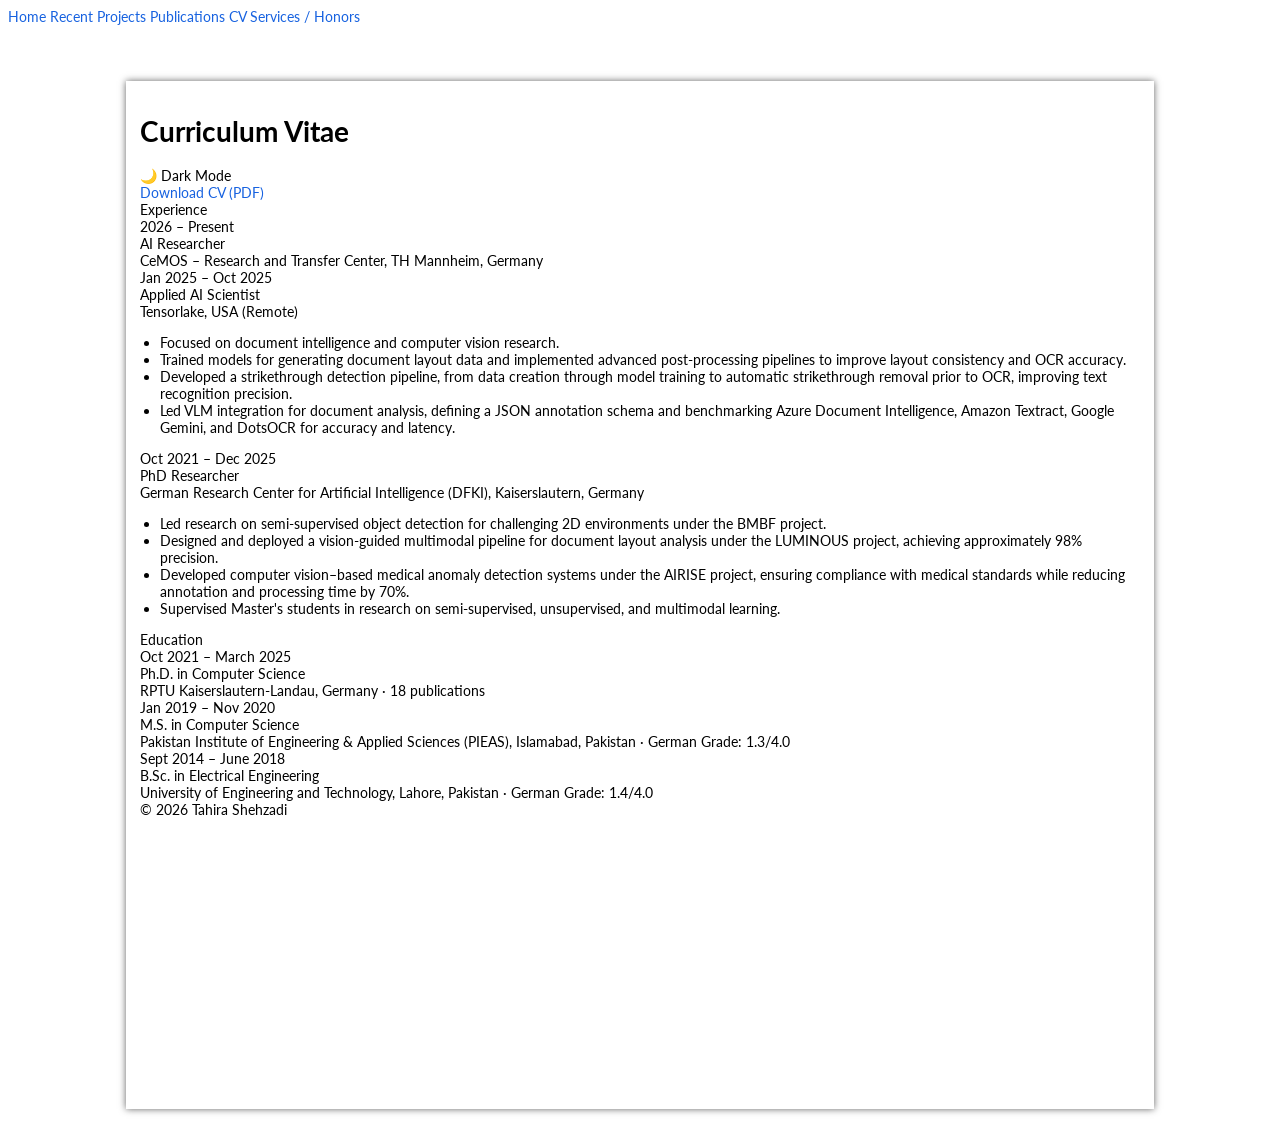
==== cv.html @ e5d4bc03 "Add files via upload" ====
<!DOCTYPE html>
<html lang="en">
<head>
  <meta charset="UTF-8" />
  <meta name="viewport" content="width=device-width, initial-scale=1.0" />
  <title>CV | Tahira Shehzadi</title>
  <link rel="stylesheet" href="https://fonts.googleapis.com/css2?family=Lato:wght@400;500&display=swap">
  <link rel="stylesheet" href="style.css">
</head>

<body>
  <div class="top-nav">
    <nav>
      <a href="index.html">Home</a>
      <a href="index.html#recent">Recent</a>
      <a href="projects.html">Projects</a>
      <a href="publications.html">Publications</a>
      <a href="cv.html" class="active">CV</a>
      <a href="services.html">Services / Honors</a>
    </nav>
  </div>

  <div class="container">
    <div class="page-header">
      <h1>Curriculum Vitae</h1>
      <div class="dark-toggle" onclick="toggleDark()">🌙 Dark Mode</div>
    </div>

    <a class="cv-download" href="figures/CV.pdf" target="_blank">Download CV (PDF)</a>

    <section id="cv-experience">
      <div class="cv-subheading">Experience</div>

      <div class="cv-block">
        <div class="cv-block-date">2026 &ndash; Present</div>
        <div class="cv-block-title">AI Researcher</div>
        <div class="cv-block-org">CeMOS &ndash; Research and Transfer Center, TH Mannheim, Germany</div>
      </div>

      <div class="cv-block">
        <div class="cv-block-date">Jan 2025 &ndash; Oct 2025</div>
        <div class="cv-block-title">Applied AI Scientist</div>
        <div class="cv-block-org">Tensorlake, USA (Remote)</div>
        <ul class="cv-block-desc">
          <li>Focused on document intelligence and computer vision research.</li>
          <li>Trained models for generating document layout data and implemented advanced post-processing pipelines to improve layout consistency and OCR accuracy.</li>
          <li>Developed a strikethrough detection pipeline, from data creation through model training to automatic strikethrough removal prior to OCR, improving text recognition precision.</li>
          <li>Led VLM integration for document analysis, defining a JSON annotation schema and benchmarking Azure Document Intelligence, Amazon Textract, Google Gemini, and DotsOCR for accuracy and latency.</li>
        </ul>
      </div>

      <div class="cv-block">
        <div class="cv-block-date">Oct 2021 &ndash; Dec 2025</div>
        <div class="cv-block-title">PhD Researcher</div>
        <div class="cv-block-org">German Research Center for Artificial Intelligence (DFKI), Kaiserslautern, Germany</div>
        <ul class="cv-block-desc">
          <li>Led research on semi-supervised object detection for challenging 2D environments under the BMBF project.</li>
          <li>Designed and deployed a vision-guided multimodal pipeline for document layout analysis under the LUMINOUS project, achieving approximately 98% precision.</li>
          <li>Developed computer vision&ndash;based medical anomaly detection systems under the AIRISE project, ensuring compliance with medical standards while reducing annotation and processing time by 70%.</li>
          <li>Supervised Master's students in research on semi-supervised, unsupervised, and multimodal learning.</li>
        </ul>
      </div>
    </section>

    <section id="cv-education">
      <div class="cv-subheading">Education</div>

      <div class="cv-block">
        <div class="cv-block-date">Oct 2021 &ndash; March 2025</div>
        <div class="cv-block-title">Ph.D. in Computer Science</div>
        <div class="cv-block-org">RPTU Kaiserslautern-Landau, Germany &middot; 18 publications</div>
      </div>

      <div class="cv-block">
        <div class="cv-block-date">Jan 2019 &ndash; Nov 2020</div>
        <div class="cv-block-title">M.S. in Computer Science</div>
        <div class="cv-block-org">Pakistan Institute of Engineering &amp; Applied Sciences (PIEAS), Islamabad, Pakistan &middot; German Grade: 1.3/4.0</div>
      </div>

      <div class="cv-block">
        <div class="cv-block-date">Sept 2014 &ndash; June 2018</div>
        <div class="cv-block-title">B.Sc. in Electrical Engineering</div>
        <div class="cv-block-org">University of Engineering and Technology, Lahore, Pakistan &middot; German Grade: 1.4/4.0</div>
      </div>
    </section>

    <footer>
      © 2026 Tahira Shehzadi
    </footer>
  </div>

  <script src="darkmode.js"></script>
</body>
</html>
---- style.css ----
/* Ce Liu hompage style (copied from Miki's page */
 
/*body{*/
/*	font: 15px 'Lato', Arial, sans-serif;*/
/*	color: #000;*/
/*	background-color: rgb(233,234,237); !*rgb(204,204,204);*! !*#565656;*!*/
/*}*/
body {
	font-family: 'Lato', Verdana, Helvetica, sans-serif;
	font-size: 14px;
	background-color: #ffffff;
	color: #000000;
}

tr{
	display: block;
	margin: 2px 0;
}

/* body,td,th,tr,p,a {
    font-family: 'Lato', Verdana, Helvetica, sans-serif;
    font-size: 12px
    } */
.dp {
	/* border-style: solid; */
	/* border-width: 2px; */
	border-color: black;
	border-radius:100px;
	max-width:200px;

}

.container {
	width: 1000px;
	min-height: 1000px;
	max-height: 999999px; /* prevents font boosting */
	margin: 56px auto 20px; /* top right bottom left */
	box-shadow: 0 0 7px rgb(100,100,100);
	text-align: left;
	background: #fff;
	padding: 14px 14px 14px 14px; /* top right bottom left */
	z-index: 1;
}

papertitle {
	font-size: 18px;
	font-weight: 500;
	color: #2980b9;
	display: block;
	margin-bottom: 0;
	line-height: 1.2;
}

.profile{
    font-family: 'Lato', Verdana, Helvetica, sans-serif;
    font-size: 13px
}

.bio{
    font-size: 14px;
    line-height: 1.5;
    margin: 10px 0;
}

.bio a {
    color: #1772d0;
    text-decoration: none;
}

.bio a:hover {
    color: #f09228;
}

.news{
    color: #444;
    line-height: 1.6;
}

.paper {
    margin-bottom: 30px;
    width: 100%;
}

.paper table {
    width: 100%;
    border-collapse: separate;
    border-spacing: 0;
    margin: 0;
}

.paper td {
    vertical-align: top;
    padding: 0 20px 20px 0;
}

.paper td:first-child {
    width: 260px;
    vertical-align: middle;
}

.paper td:last-child {
    width: calc(100% - 260px);
    padding-right: 0;
    vertical-align: middle;
}

.paper img {
    width: 260px;
    height: auto;
    object-fit: contain;
    border-radius: 4px;
    margin-right: 10px;
}

.paper img:hover {
    transform: scale(1.02);
}

.paper a {
    color: #1772d0;
    text-decoration: none;
}

.paper a:hover {
    color: #f09228;
}

.paper br {
    display: block;
    margin: 2px 0;
}

.education{
    font-family: 'Lato', Verdana, Helvetica, sans-serif;
    font-size: 13px
}


.service{
	margin-bottom: 5pt; 
	margin-top: 5pt;
}

.service a {
	/* unvisited link */
	text-decoration: none;
	color: #000088;
}
.service a:hover {
	text-decoration: underline;
}
.service a:link {
	color: #000088;
}

.service a:visited {
	color: #000088;
}

/* .paper{
	font: 15px Times New Roman, Serif;
} */

.oral{
	font-weight: bold;
	color: #880000;
}

.award{
	font-weight: bold;
	color: MediumVioletRed;
}

.footer {
	text-align: center;
	font-size: 85%;
}

.name {
	font-family: 'Lato', Verdana, Helvetica, sans-serif;
	font-size: 32px;
	font-weight: 400;
	color: #000000;
	margin-bottom: 10px;
}

/* Menu */

.menu {
	margin-bottom: 40px;
	text-align: center;
	position: relative;
	z-index: 100;
}

.menu a {
	margin: 0 10px;
	color: #666;
	text-decoration: none;
	font-size: 18px;
	transition: color 0.3s ease;
}

.menu a:hover {
	color: #111;
}

/* Email */

.hide { display: none; }
.mock { }
.unselectable { /* http://stackoverflow.com/questions/2310734/how-to-make-html-text-unselectable */
 	-webkit-touch-callout: none;
    -webkit-user-select: none;
    -khtml-user-select: none;
    -moz-user-select: none;
    -ms-user-select: none;
    user-select: none;
}

/* News */

a.button {
	text-decoration:none;
	color: rgb(0,0,200);
	cursor: pointer
}

table.news_table {
	border: 0;
	height: 210px;
	display: block;
	overflow: auto;	
}

table.news_table td:first-child { /* "New!" icon */
	vertical-align: top;
}

table.news_table td:nth-child(2) { /* Month */
	width: 10px;
	text-align: left;
	vertical-align: top;
	font-style: italic;
}

table.news_table td:nth-child(3) { /* Day */
	width: 10px;
	text-align: left;
	vertical-align: top;
	font-style: italic;
}

table.news_table td:nth-child(4) { /* Year */
	width: 10px;
	vertical-align: top;
	font-style: italic;
}

table.news_table td:nth-child(5) { /* Margin */
	width: 6px;
}

table.news_table td:nth-child(6) { /* Text */
	vertical-align: top;
}

/* Links */

a {
  	color: #1772d0;
    text-decoration: none;
}

a:link, a:visited {
	color: #1762e0;
    text-decoration:none;
}

a:hover {
	color: #f09228;
}

a.anchor {
	display: block; 
	position: relative; 
	top: -38px; 
	visibility: hidden;
}

p.small {line-height:70%;}
p.big {line-height:200%;}

/* Section headings */

.section {
	font-size: 24px;
	font-weight: 500;
	color: #000000;
	margin-bottom: 15px;
	display: block;
}


/* Projects */

.project_name {
	font-size: 110%;
	font-weight: bold;
	display: block;
	padding-bottom: 6px;
}

.project_abstract {
	display: block;
	padding-bottom: 6px;
}

table.projects_table {
	vertical-align: top;
	border-spacing: 6px 14px;
}

img.project_thumbnail {
	width: 250px;
	border: 1px solid black;
	padding: 1px;
}

table.my_table {
	border-spacing: 6px 14px; /* horiz vert */
}


table.my_table td.image {
	text-align: center;
	vertical-align: top;
}

img.thumb {
	width: 160px;
	border: 1px solid black;
	padding: 1px;
}

/* Lists */

ul {
	padding-left: 20px;
}

/* Talks */

table.talks {
	margin-top: 10px;
	margin-left: 0px;
}


/* Press */

table.press {
	margin-left: 8px;

}

#press1 ul {
	list-style-type: none;
	margin-left: 0;
	margin-top: 0;
	margin-bottom: 0;
}

#press1 li {
	margin-bottom: 3px;
}

.emph {
	font-size: 1.15em;
	font-weight: bold;
}

.abstract {
	width:90%; 
	margin:10px; 
	padding:10px; 
	background:ivory;
	border:2px solid #aaa;
	display: none;
}


.date {
	font-size: 80%;
}

.information {
	font-size: 14px;
	line-height: 1.5;
	margin: 5px 0;
	color: #444;
}

.information a {
	color: #1772d0;
	text-decoration: none;
}

.information a:hover {
	color: #f09228;
}

papertitle a {
	color: #2980b9;
	text-decoration: none;
	transition: color 0.3s ease;
}

papertitle a:hover {
	color: #666;
}

.paper em {
	font-style: italic;
	font-weight: normal;
}

@media (max-width: 800px) {
    body {
        padding: 15px;
    }
    
    .profile td {
        display: block;
        width: 100% !important;
        text-align: center;
    }
    
    .dp {
        margin-bottom: 20px;
    }
    
    .paper td {
        display: block;
        width: 100% !important;
        text-align: center;
    }
    
    .paper img {
        margin-bottom: 20px;
    }
}
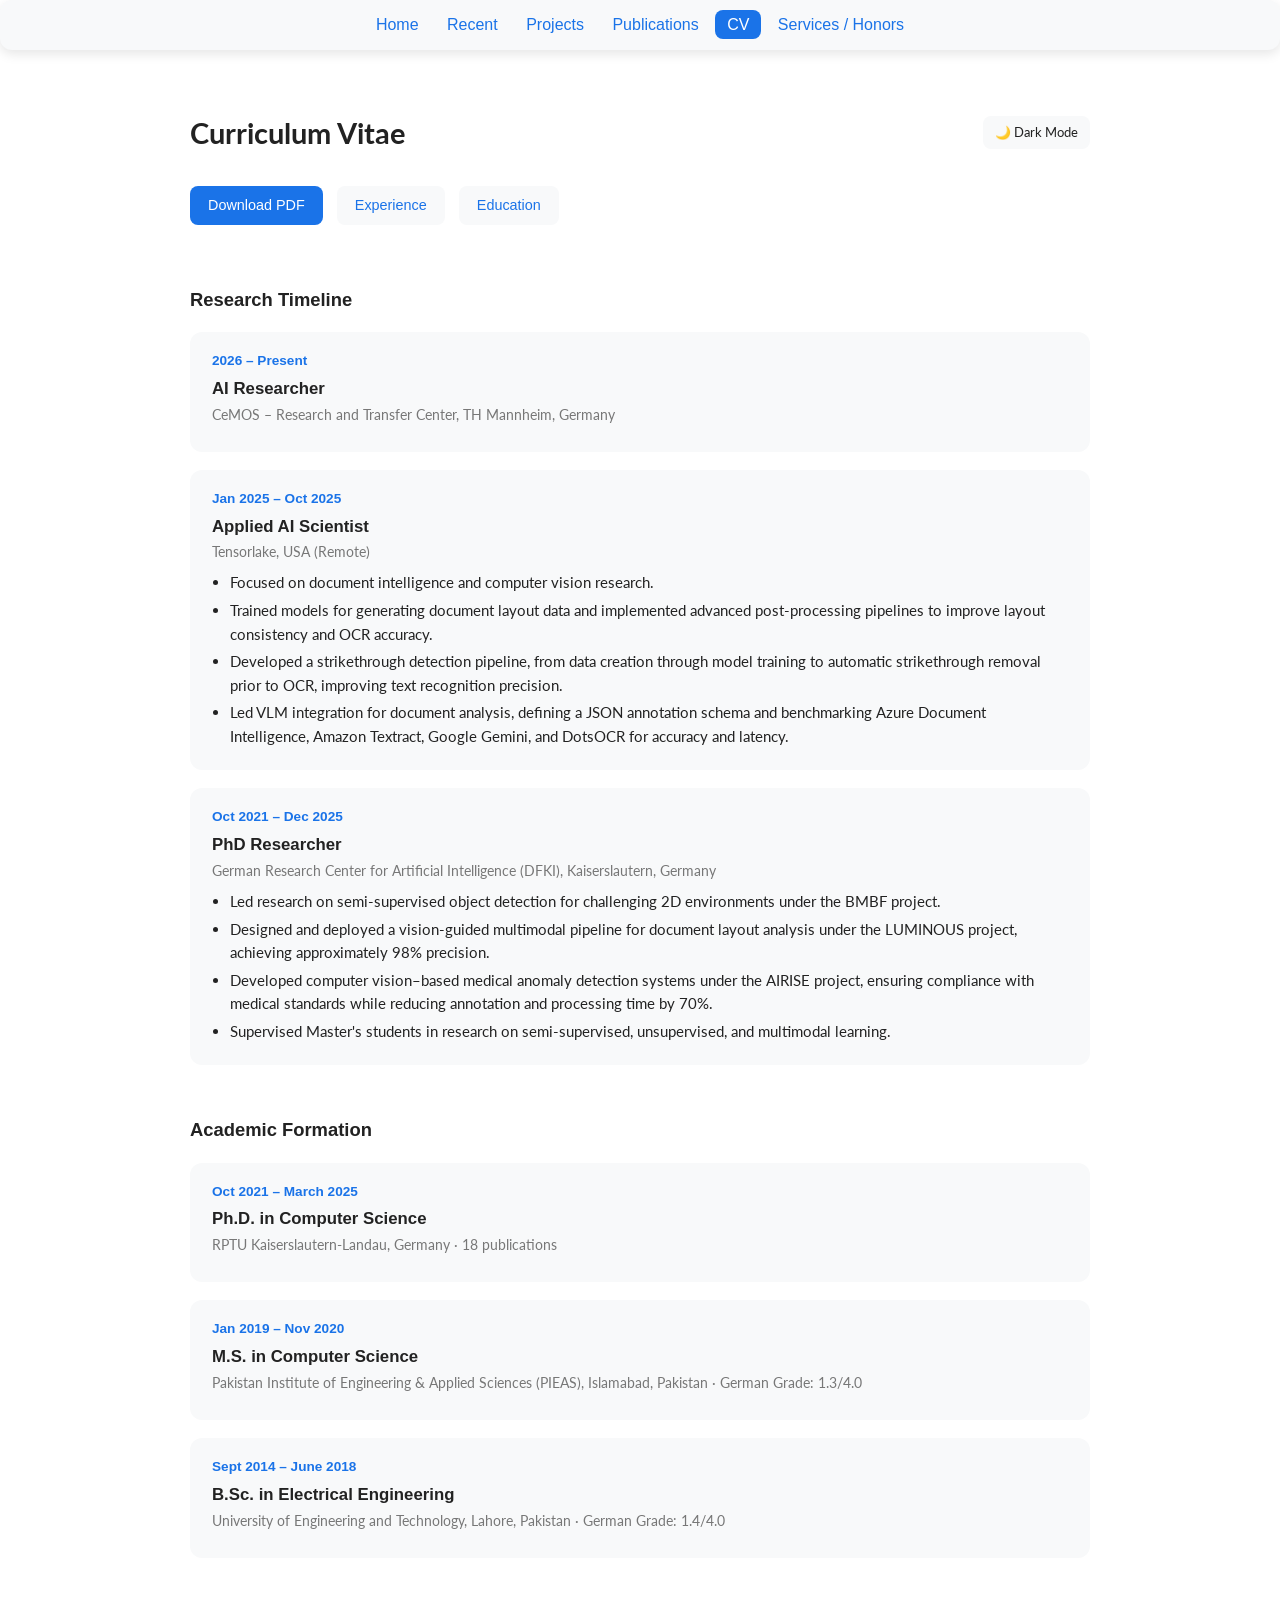
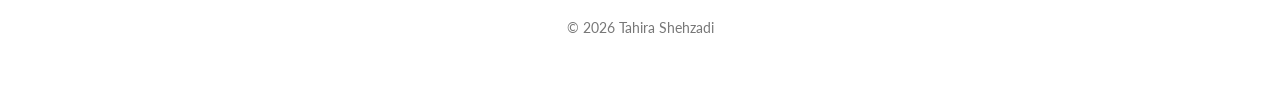
==== commit 2ed85456: "Add files via upload" ====
--- a/cv.html
+++ b/cv.html
@@ -26,10 +26,12 @@
       <div class="dark-toggle" onclick="toggleDark()">🌙 Dark Mode</div>
     </div>
 
-    <a class="cv-download" href="figures/CV.pdf" target="_blank">Download CV (PDF)</a>
+    <a class="cv-download" href="figures/CV.pdf" target="_blank">Download PDF</a>
+    <a class="cv-jump" href="#cv-experience">Experience</a>
+    <a class="cv-jump" href="#cv-education">Education</a>
 
     <section id="cv-experience">
-      <div class="cv-subheading">Experience</div>
+      <div class="cv-subheading">Research Timeline</div>
 
       <div class="cv-block">
         <div class="cv-block-date">2026 &ndash; Present</div>
@@ -63,7 +65,7 @@
     </section>
 
     <section id="cv-education">
-      <div class="cv-subheading">Education</div>
+      <div class="cv-subheading">Academic Formation</div>
 
       <div class="cv-block">
         <div class="cv-block-date">Oct 2021 &ndash; March 2025</div>
--- a/style.css
+++ b/style.css
@@ -1,452 +1,523 @@
-/* Ce Liu hompage style (copied from Miki's page */
- 
-/*body{*/
-/*	font: 15px 'Lato', Arial, sans-serif;*/
-/*	color: #000;*/
-/*	background-color: rgb(233,234,237); !*rgb(204,204,204);*! !*#565656;*!*/
-/*}*/
+:root {
+  --bg: #ffffff;
+  --text: #222;
+  --accent: #1a73e8;
+  --card: #f8f9fa;
+}
+
+body.dark {
+  --bg: #121212;
+  --text: #eaeaea;
+  --accent: #8ab4f8;
+  --card: #1e1e1e;
+}
+
 body {
-	font-family: 'Lato', Verdana, Helvetica, sans-serif;
-	font-size: 14px;
-	background-color: #ffffff;
-	color: #000000;
-}
-
-tr{
-	display: block;
-	margin: 2px 0;
-}
-
-/* body,td,th,tr,p,a {
-    font-family: 'Lato', Verdana, Helvetica, sans-serif;
-    font-size: 12px
-    } */
-.dp {
-	/* border-style: solid; */
-	/* border-width: 2px; */
-	border-color: black;
-	border-radius:100px;
-	max-width:200px;
-
+  font-family: 'Lato', -apple-system, BlinkMacSystemFont, "Segoe UI", Roboto, Helvetica, Arial, sans-serif;
+  margin: 0;
+  padding: 0;
+  line-height: 1.6;
+  color: var(--text);
+  background: var(--bg);
+  transition: background 0.3s, color 0.3s;
 }
 
 .container {
-	width: 1000px;
-	min-height: 1000px;
-	max-height: 999999px; /* prevents font boosting */
-	margin: 56px auto 20px; /* top right bottom left */
-	box-shadow: 0 0 7px rgb(100,100,100);
-	text-align: left;
-	background: #fff;
-	padding: 14px 14px 14px 14px; /* top right bottom left */
-	z-index: 1;
-}
-
-papertitle {
-	font-size: 18px;
-	font-weight: 500;
-	color: #2980b9;
-	display: block;
-	margin-bottom: 0;
-	line-height: 1.2;
-}
-
-.profile{
-    font-family: 'Lato', Verdana, Helvetica, sans-serif;
-    font-size: 13px
-}
-
-.bio{
-    font-size: 14px;
-    line-height: 1.5;
-    margin: 10px 0;
-}
-
-.bio a {
-    color: #1772d0;
-    text-decoration: none;
-}
-
-.bio a:hover {
-    color: #f09228;
-}
-
-.news{
-    color: #444;
-    line-height: 1.6;
-}
-
-.paper {
-    margin-bottom: 30px;
-    width: 100%;
-}
-
-.paper table {
-    width: 100%;
-    border-collapse: separate;
-    border-spacing: 0;
-    margin: 0;
-}
-
-.paper td {
-    vertical-align: top;
-    padding: 0 20px 20px 0;
-}
-
-.paper td:first-child {
-    width: 260px;
-    vertical-align: middle;
-}
-
-.paper td:last-child {
-    width: calc(100% - 260px);
-    padding-right: 0;
-    vertical-align: middle;
-}
-
-.paper img {
-    width: 260px;
-    height: auto;
-    object-fit: contain;
-    border-radius: 4px;
-    margin-right: 10px;
-}
-
-.paper img:hover {
-    transform: scale(1.02);
-}
-
-.paper a {
-    color: #1772d0;
-    text-decoration: none;
-}
-
-.paper a:hover {
-    color: #f09228;
-}
-
-.paper br {
-    display: block;
-    margin: 2px 0;
-}
-
-.education{
-    font-family: 'Lato', Verdana, Helvetica, sans-serif;
-    font-size: 13px
-}
-
-
-.service{
-	margin-bottom: 5pt; 
-	margin-top: 5pt;
-}
-
-.service a {
-	/* unvisited link */
-	text-decoration: none;
-	color: #000088;
-}
-.service a:hover {
-	text-decoration: underline;
-}
-.service a:link {
-	color: #000088;
-}
-
-.service a:visited {
-	color: #000088;
-}
-
-/* .paper{
-	font: 15px Times New Roman, Serif;
-} */
-
-.oral{
-	font-weight: bold;
-	color: #880000;
-}
-
-.award{
-	font-weight: bold;
-	color: MediumVioletRed;
-}
-
-.footer {
-	text-align: center;
-	font-size: 85%;
-}
-
-.name {
-	font-family: 'Lato', Verdana, Helvetica, sans-serif;
-	font-size: 32px;
-	font-weight: 400;
-	color: #000000;
-	margin-bottom: 10px;
-}
-
-/* Menu */
-
-.menu {
-	margin-bottom: 40px;
-	text-align: center;
-	position: relative;
-	z-index: 100;
-}
-
-.menu a {
-	margin: 0 10px;
-	color: #666;
-	text-decoration: none;
-	font-size: 18px;
-	transition: color 0.3s ease;
-}
-
-.menu a:hover {
-	color: #111;
-}
-
-/* Email */
-
-.hide { display: none; }
-.mock { }
-.unselectable { /* http://stackoverflow.com/questions/2310734/how-to-make-html-text-unselectable */
- 	-webkit-touch-callout: none;
-    -webkit-user-select: none;
-    -khtml-user-select: none;
-    -moz-user-select: none;
-    -ms-user-select: none;
-    user-select: none;
-}
-
-/* News */
-
-a.button {
-	text-decoration:none;
-	color: rgb(0,0,200);
-	cursor: pointer
-}
-
-table.news_table {
-	border: 0;
-	height: 210px;
-	display: block;
-	overflow: auto;	
-}
-
-table.news_table td:first-child { /* "New!" icon */
-	vertical-align: top;
-}
-
-table.news_table td:nth-child(2) { /* Month */
-	width: 10px;
-	text-align: left;
-	vertical-align: top;
-	font-style: italic;
-}
-
-table.news_table td:nth-child(3) { /* Day */
-	width: 10px;
-	text-align: left;
-	vertical-align: top;
-	font-style: italic;
-}
-
-table.news_table td:nth-child(4) { /* Year */
-	width: 10px;
-	vertical-align: top;
-	font-style: italic;
-}
-
-table.news_table td:nth-child(5) { /* Margin */
-	width: 6px;
-}
-
-table.news_table td:nth-child(6) { /* Text */
-	vertical-align: top;
-}
-
-/* Links */
-
-a {
-  	color: #1772d0;
-    text-decoration: none;
-}
-
-a:link, a:visited {
-	color: #1762e0;
-    text-decoration:none;
-}
-
-a:hover {
-	color: #f09228;
-}
-
-a.anchor {
-	display: block; 
-	position: relative; 
-	top: -38px; 
-	visibility: hidden;
-}
-
-p.small {line-height:70%;}
-p.big {line-height:200%;}
-
-/* Section headings */
-
-.section {
-	font-size: 24px;
-	font-weight: 500;
-	color: #000000;
-	margin-bottom: 15px;
-	display: block;
-}
-
+  max-width: 900px;
+  margin: 40px auto;
+  padding: 20px;
+}
+
+/* Top nav */
+.top-nav {
+  background: var(--card);
+  padding: 12px 20px;
+  border-radius: 12px;
+  display: flex;
+  justify-content: center;
+  gap: 30px;
+  margin-bottom: 40px;
+  font-size: 1rem;
+  font-weight: 500;
+  box-shadow: 0 4px 12px rgba(0,0,0,0.1);
+  flex-wrap: wrap;
+}
+
+.top-nav a {
+  color: var(--accent);
+  text-decoration: none;
+  padding: 6px 12px;
+  border-radius: 8px;
+  transition: background 0.2s, color 0.2s;
+}
+
+.top-nav a:hover,
+.top-nav a.active {
+  background: var(--accent);
+  color: white;
+}
+
+header {
+  display: flex;
+  justify-content: space-between;
+  align-items: center;
+  margin-bottom: 40px;
+  flex-wrap: wrap;
+}
+
+.header-main {
+  display: flex;
+  align-items: center;
+  justify-content: space-between;
+  gap: 30px;
+  flex-wrap: wrap;
+  width: 100%;
+}
+
+h1 {
+  margin-bottom: 5px;
+}
+
+.subtitle {
+  font-size: 16px;
+  color: #777;
+}
+
+.subtitle a {
+  color: var(--accent);
+  text-decoration: none;
+}
+
+.subtitle a:hover {
+  text-decoration: underline;
+}
+
+header nav a {
+  margin-right: 10px;
+  text-decoration: none;
+  color: var(--accent);
+  font-size: 0.9rem;
+}
+
+header nav a.badge {
+  background: var(--card);
+  padding: 4px 10px;
+  border-radius: 12px;
+}
+
+.header-img-wrapper {
+  margin-left: auto;
+}
+
+.profile-img {
+  width: 140px;
+  height: 140px;
+  border-radius: 50%;
+  object-fit: cover;
+}
+
+/* Simple page header for sub-pages */
+.page-header {
+  display: flex;
+  justify-content: space-between;
+  align-items: center;
+  margin-bottom: 30px;
+  flex-wrap: wrap;
+  gap: 12px;
+}
+
+.page-header h1 {
+  margin: 0;
+  font-size: 1.8rem;
+}
+
+section {
+  margin-bottom: 50px;
+}
+
+section h2 {
+  margin-top: 40px;
+  padding-bottom: 6px;
+}
+
+ul {
+  padding-left: 20px;
+}
+
+.item-meta {
+  font-size: 0.9rem;
+  color: #777;
+}
+
+footer {
+  text-align: center;
+  font-size: 0.85rem;
+  color: #777;
+  margin-top: 60px;
+}
+
+/* Recent / News feed */
+.news-list {
+  list-style: none;
+  padding-left: 0;
+  margin: 0;
+}
+
+.news-item {
+  display: flex;
+  gap: 18px;
+  align-items: baseline;
+  padding: 10px 16px;
+  border-radius: 10px;
+  background: var(--card);
+  margin-bottom: 10px;
+  transition: transform 0.2s ease, box-shadow 0.2s ease;
+}
+
+.news-item:hover {
+  transform: translateY(-2px);
+  box-shadow: 0 6px 16px rgba(0,0,0,0.12);
+}
+
+.news-date {
+  flex: 0 0 90px;
+  font-size: 0.85rem;
+  font-weight: 600;
+  color: var(--accent);
+  white-space: nowrap;
+}
+
+.news-text {
+  flex: 1 1 auto;
+  font-size: 0.95rem;
+}
+
+@media (max-width: 600px) {
+  .news-item {
+    flex-direction: column;
+    gap: 4px;
+  }
+}
+
+/* Publication group headings */
+.pub-group-title {
+  font-size: 1.1rem;
+  font-weight: 600;
+  color: var(--accent);
+  margin: 30px 0 14px 0;
+  display: block;
+}
+
+.pub-group-title:first-of-type {
+  margin-top: 10px;
+}
+
+/* Publications */
+.publications-list {
+  list-style: none;
+  padding-left: 0;
+  margin: 0;
+}
+
+.publication-item {
+  display: flex;
+  align-items: flex-start;
+  gap: 24px;
+  margin-bottom: 40px;
+  padding: 15px;
+  border-radius: 12px;
+  background: var(--card);
+  transition: transform 0.2s ease, box-shadow 0.2s ease;
+  flex-wrap: wrap;
+}
+
+.publication-item:hover {
+  transform: translateY(-4px);
+  box-shadow: 0 10px 25px rgba(0,0,0,0.15);
+}
+
+.publication-text {
+  flex: 1 1 400px;
+}
+
+.publication-image-wrapper {
+  flex: 0 0 160px;
+}
+
+.publication-image-wrapper img {
+  width: 100%;
+  border-radius: 8px;
+  border: 1px solid #ccc;
+}
+
+.publication-text papertitle {
+  font-weight: 600;
+  display: block;
+  margin-bottom: 4px;
+  color: var(--text);
+}
+
+.publication-text a {
+  color: var(--accent);
+  text-decoration: none;
+  font-size: 0.9rem;
+  margin-right: 6px;
+}
+
+.publication-text a:hover {
+  text-decoration: underline;
+}
+
+.publication-item.featured-paper {
+  background: #ffffd0;
+}
+
+body.dark .publication-item.featured-paper {
+  background: #4a4a20;
+}
+
+.featured {
+  background: #e6c200;
+  color: #222;
+  padding: 3px 8px;
+  font-size: 0.7rem;
+  font-weight: 600;
+  border-radius: 6px;
+  margin-left: 8px;
+  display: inline-block;
+}
+
+.dark-toggle {
+  cursor: pointer;
+  background: var(--card);
+  padding: 6px 12px;
+  border-radius: 8px;
+  font-size: 0.8rem;
+}
+
+@media (max-width: 768px) {
+  .publication-item {
+    flex-direction: column;
+  }
+  .publication-image-wrapper {
+    max-width: 300px;
+  }
+}
 
 /* Projects */
-
-.project_name {
-	font-size: 110%;
-	font-weight: bold;
-	display: block;
-	padding-bottom: 6px;
-}
-
-.project_abstract {
-	display: block;
-	padding-bottom: 6px;
-}
-
-table.projects_table {
-	vertical-align: top;
-	border-spacing: 6px 14px;
-}
-
-img.project_thumbnail {
-	width: 250px;
-	border: 1px solid black;
-	padding: 1px;
-}
-
-table.my_table {
-	border-spacing: 6px 14px; /* horiz vert */
-}
-
-
-table.my_table td.image {
-	text-align: center;
-	vertical-align: top;
-}
-
-img.thumb {
-	width: 160px;
-	border: 1px solid black;
-	padding: 1px;
-}
-
-/* Lists */
-
-ul {
-	padding-left: 20px;
-}
-
-/* Talks */
-
-table.talks {
-	margin-top: 10px;
-	margin-left: 0px;
-}
-
-
-/* Press */
-
-table.press {
-	margin-left: 8px;
-
-}
-
-#press1 ul {
-	list-style-type: none;
-	margin-left: 0;
-	margin-top: 0;
-	margin-bottom: 0;
-}
-
-#press1 li {
-	margin-bottom: 3px;
-}
-
-.emph {
-	font-size: 1.15em;
-	font-weight: bold;
-}
-
-.abstract {
-	width:90%; 
-	margin:10px; 
-	padding:10px; 
-	background:ivory;
-	border:2px solid #aaa;
-	display: none;
-}
-
-
-.date {
-	font-size: 80%;
-}
-
-.information {
-	font-size: 14px;
-	line-height: 1.5;
-	margin: 5px 0;
-	color: #444;
-}
-
-.information a {
-	color: #1772d0;
-	text-decoration: none;
-}
-
-.information a:hover {
-	color: #f09228;
-}
-
-papertitle a {
-	color: #2980b9;
-	text-decoration: none;
-	transition: color 0.3s ease;
-}
-
-papertitle a:hover {
-	color: #666;
-}
-
-.paper em {
-	font-style: italic;
-	font-weight: normal;
-}
-
-@media (max-width: 800px) {
-    body {
-        padding: 15px;
-    }
-    
-    .profile td {
-        display: block;
-        width: 100% !important;
-        text-align: center;
-    }
-    
-    .dp {
-        margin-bottom: 20px;
-    }
-    
-    .paper td {
-        display: block;
-        width: 100% !important;
-        text-align: center;
-    }
-    
-    .paper img {
-        margin-bottom: 20px;
-    }
-}+.project-item {
+  display: flex;
+  gap: 24px;
+  margin-bottom: 30px;
+  padding: 18px;
+  border-radius: 12px;
+  background: var(--card);
+  align-items: center;
+  flex-wrap: wrap;
+  transition: transform 0.2s ease, box-shadow 0.2s ease;
+}
+
+.project-item:hover {
+  transform: translateY(-3px);
+  box-shadow: 0 10px 25px rgba(0,0,0,0.15);
+}
+
+.project-diagram {
+  flex: 0 0 200px;
+}
+
+.project-diagram img {
+  width: 100%;
+  border-radius: 8px;
+  border: 1px solid #ccc;
+}
+
+.project-text {
+  flex: 1 1 400px;
+}
+
+.project-text strong {
+  display: block;
+  margin-bottom: 4px;
+  font-size: 1.05rem;
+}
+
+@media (max-width: 768px) {
+  .project-item {
+    flex-direction: column;
+  }
+  .project-diagram {
+    max-width: 300px;
+    margin: 0 auto;
+  }
+}
+
+/* Services / Honors list */
+.cert-list {
+  list-style: none;
+  padding-left: 0;
+}
+
+.cert-item {
+  display: flex;
+  align-items: flex-start;
+  gap: 14px;
+  padding: 12px 16px;
+  margin-bottom: 14px;
+  border-radius: 12px;
+  background: var(--card);
+  transition: transform 0.2s ease, box-shadow 0.2s ease;
+}
+
+.cert-item:hover {
+  transform: translateY(-3px);
+  box-shadow: 0 8px 20px rgba(0,0,0,0.15);
+}
+
+.cert-item a {
+  color: var(--text);
+  text-decoration: none;
+}
+
+.cert-item a:hover {
+  color: var(--accent);
+  text-decoration: underline;
+}
+
+.cert-date {
+  font-size: 0.85rem;
+  color: #777;
+}
+
+/* BibTeX modal */
+#bibModal {
+  display: none;
+  position: fixed;
+  top: 0; left: 0;
+  width: 100%; height: 100%;
+  background: rgba(0,0,0,0.6);
+  align-items: center;
+  justify-content: center;
+  z-index: 1000;
+}
+
+#bibModal .modal-box {
+  background: var(--bg);
+  color: var(--text);
+  padding: 20px;
+  border-radius: 8px;
+  max-width: 700px;
+  width: 90%;
+  position: relative;
+}
+
+#bibModal .modal-close {
+  position: absolute;
+  top: 8px; right: 12px;
+  cursor: pointer;
+  font-size: 20px;
+  color: #b3b3b3;
+}
+
+#bib {
+  white-space: pre-wrap;
+  font-family: monospace;
+  margin: 0;
+  text-align: left;
+  font-size: 0.85rem;
+}
+
+#bibModal button {
+  margin-top: 10px;
+  cursor: pointer;
+  padding: 5px 12px;
+  background: var(--bg);
+  color: var(--text);
+  border: 1px solid #b3b3b3;
+  border-radius: 4px;
+}
+
+/* CV blocks (card style, like his CV page) */
+.cv-download {
+  display: inline-block;
+  margin-bottom: 30px;
+  padding: 8px 18px;
+  background: var(--accent);
+  color: white;
+  text-decoration: none;
+  border-radius: 8px;
+  font-size: 0.9rem;
+  font-weight: 500;
+  transition: opacity 0.2s ease;
+}
+
+.cv-download:hover {
+  opacity: 0.85;
+}
+
+.cv-jump {
+  display: inline-block;
+  margin-bottom: 30px;
+  margin-left: 10px;
+  padding: 8px 18px;
+  background: var(--card);
+  color: var(--accent);
+  text-decoration: none;
+  border-radius: 8px;
+  font-size: 0.9rem;
+  font-weight: 500;
+  transition: background 0.2s ease, color 0.2s ease;
+}
+
+.cv-jump:hover {
+  background: var(--accent);
+  color: white;
+}
+
+.cv-subheading {
+  font-size: 1.15rem;
+  font-weight: 600;
+  margin: 30px 0 18px 0;
+  color: var(--text);
+}
+
+.cv-block {
+  background: var(--card);
+  border-radius: 12px;
+  padding: 18px 22px;
+  margin-bottom: 18px;
+  transition: transform 0.2s ease, box-shadow 0.2s ease;
+}
+
+.cv-block:hover {
+  transform: translateY(-3px);
+  box-shadow: 0 10px 25px rgba(0,0,0,0.15);
+}
+
+.cv-block-date {
+  font-size: 0.85rem;
+  font-weight: 600;
+  color: var(--accent);
+  margin-bottom: 4px;
+}
+
+.cv-block-title {
+  font-weight: 600;
+  font-size: 1.05rem;
+}
+
+.cv-block-org {
+  font-size: 0.9rem;
+  color: #777;
+  margin-bottom: 8px;
+}
+
+.cv-block-desc {
+  margin: 6px 0 0 0;
+  padding-left: 18px;
+  font-size: 0.92rem;
+}
+
+.cv-block-desc li {
+  margin-bottom: 4px;
+}
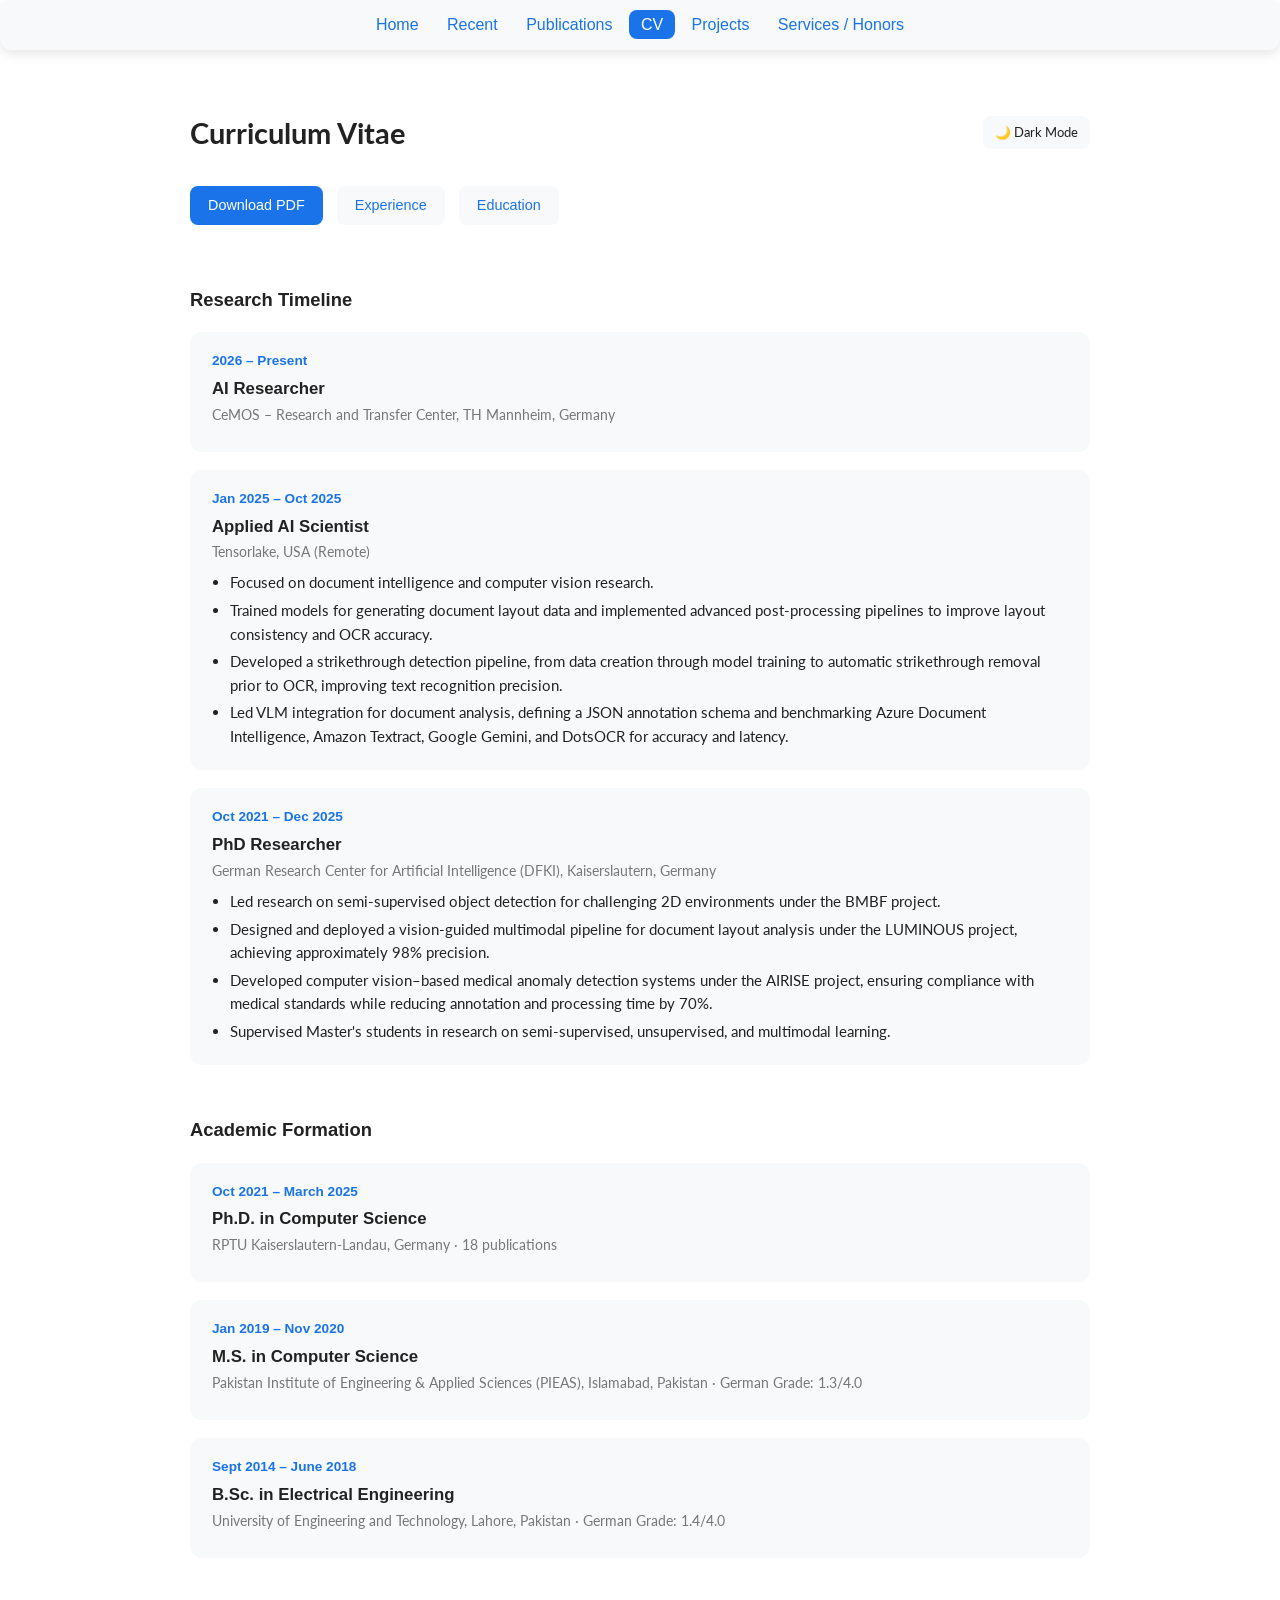
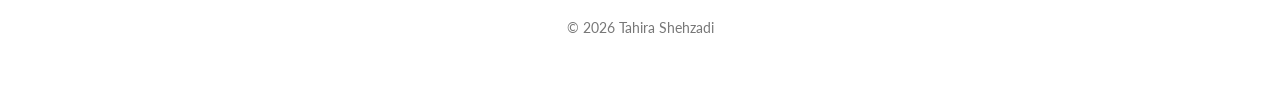
==== commit 891ac08a: "Add files via upload" ====
--- a/cv.html
+++ b/cv.html
@@ -9,13 +9,13 @@
 </head>
 
 <body>
-  <div class="top-nav">
+    <div class="top-nav">
     <nav>
       <a href="index.html">Home</a>
       <a href="index.html#recent">Recent</a>
-      <a href="projects.html">Projects</a>
       <a href="publications.html">Publications</a>
       <a href="cv.html" class="active">CV</a>
+      <a href="projects.html">Projects</a>
       <a href="services.html">Services / Honors</a>
     </nav>
   </div>
--- a/style.css
+++ b/style.css
@@ -107,6 +107,34 @@
 
 .header-img-wrapper {
   margin-left: auto;
+  display: flex;
+  flex-direction: column;
+  align-items: center;
+  gap: 12px;
+}
+
+.social-icons {
+  display: flex;
+  gap: 14px;
+}
+
+.social-icons a {
+  display: flex;
+  align-items: center;
+  justify-content: center;
+  color: #888;
+  transition: color 0.2s ease, transform 0.2s ease;
+}
+
+.social-icons a:hover {
+  color: var(--accent);
+  transform: translateY(-2px);
+}
+
+.social-icons svg {
+  width: 18px;
+  height: 18px;
+  fill: currentColor;
 }
 
 .profile-img {
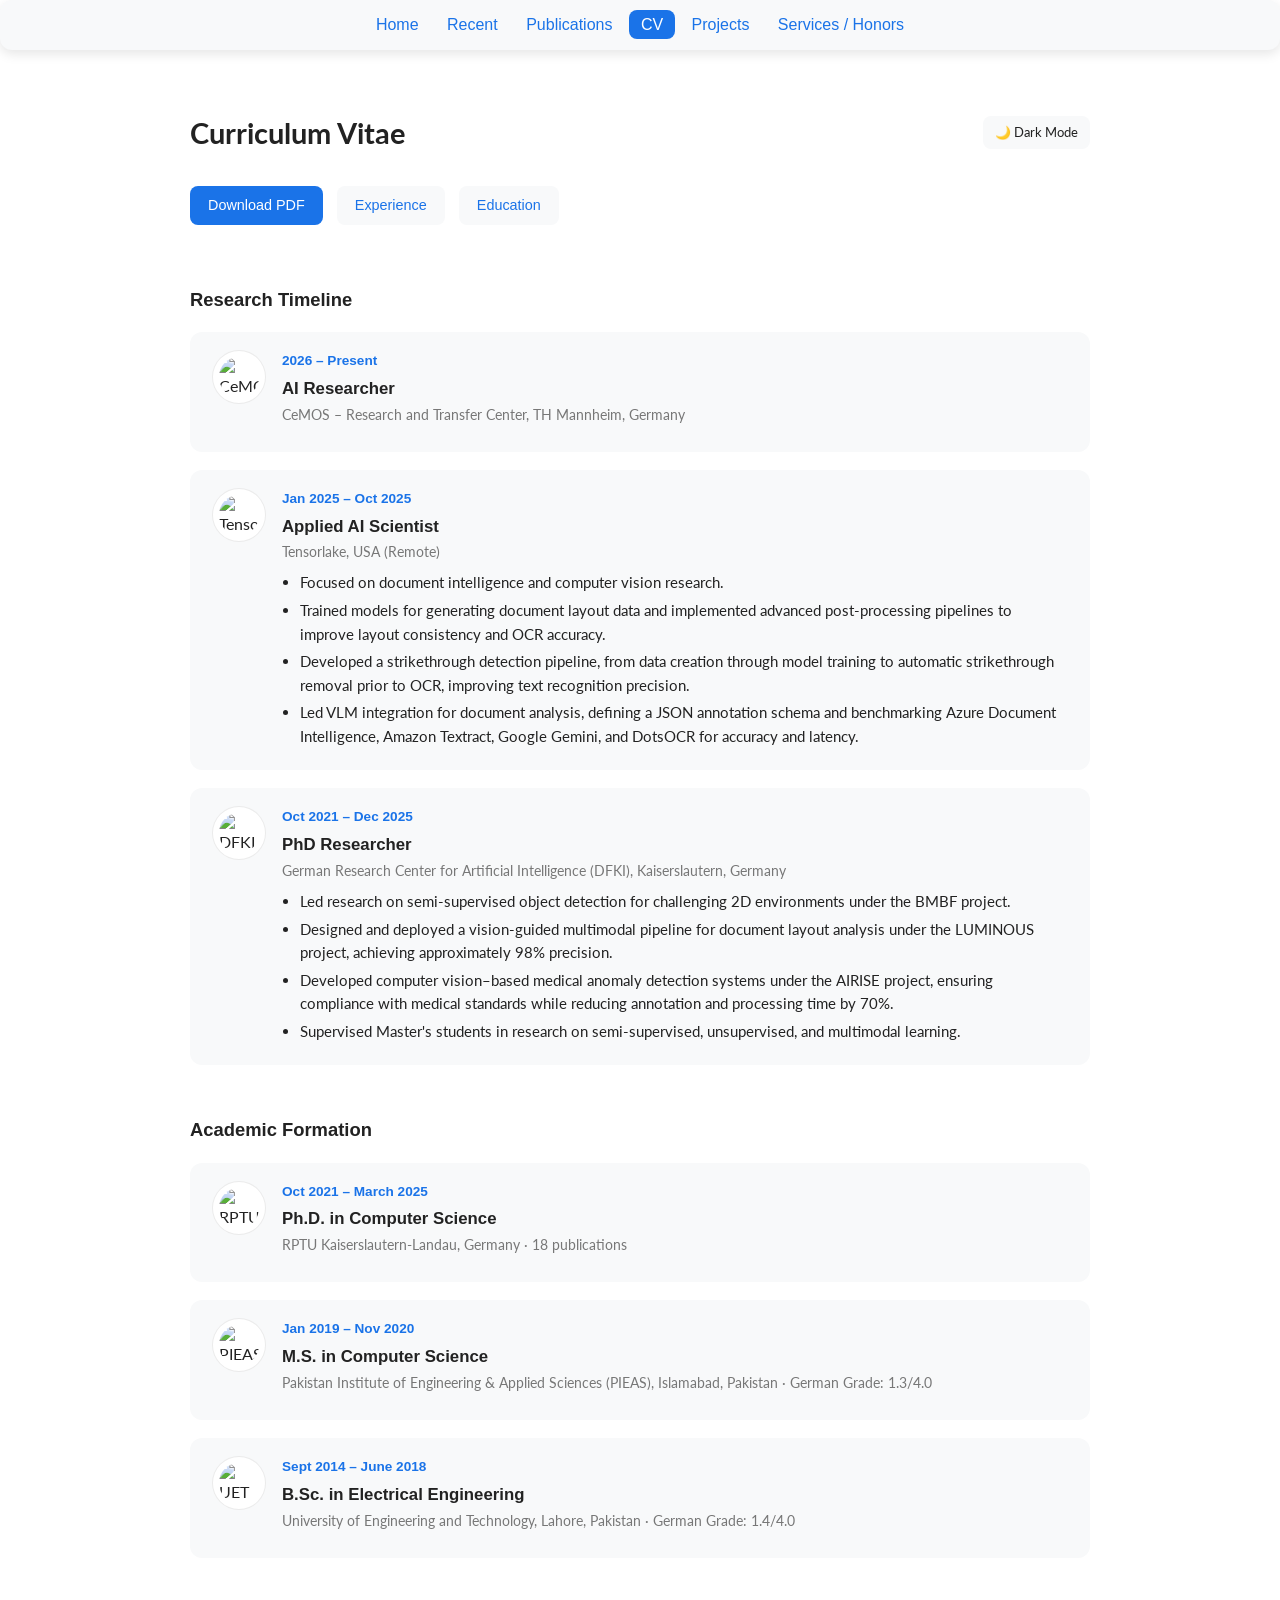
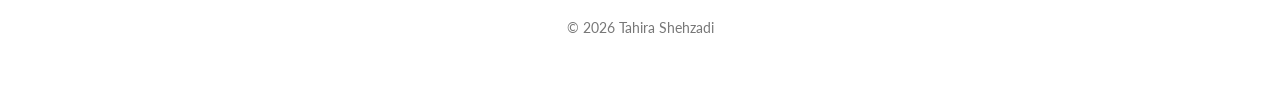
==== commit f2bfe12c: "Add files via upload" ====
--- a/cv.html
+++ b/cv.html
@@ -34,33 +34,42 @@
       <div class="cv-subheading">Research Timeline</div>
 
       <div class="cv-block">
-        <div class="cv-block-date">2026 &ndash; Present</div>
-        <div class="cv-block-title">AI Researcher</div>
-        <div class="cv-block-org">CeMOS &ndash; Research and Transfer Center, TH Mannheim, Germany</div>
+        <img class="cv-block-logo" src="https://www.google.com/s2/favicons?sz=64&domain=hs-mannheim.de" alt="CeMOS logo">
+        <div class="cv-block-content">
+          <div class="cv-block-date">2026 &ndash; Present</div>
+          <div class="cv-block-title">AI Researcher</div>
+          <div class="cv-block-org">CeMOS &ndash; Research and Transfer Center, TH Mannheim, Germany</div>
+        </div>
       </div>
 
       <div class="cv-block">
-        <div class="cv-block-date">Jan 2025 &ndash; Oct 2025</div>
-        <div class="cv-block-title">Applied AI Scientist</div>
-        <div class="cv-block-org">Tensorlake, USA (Remote)</div>
-        <ul class="cv-block-desc">
-          <li>Focused on document intelligence and computer vision research.</li>
-          <li>Trained models for generating document layout data and implemented advanced post-processing pipelines to improve layout consistency and OCR accuracy.</li>
-          <li>Developed a strikethrough detection pipeline, from data creation through model training to automatic strikethrough removal prior to OCR, improving text recognition precision.</li>
-          <li>Led VLM integration for document analysis, defining a JSON annotation schema and benchmarking Azure Document Intelligence, Amazon Textract, Google Gemini, and DotsOCR for accuracy and latency.</li>
-        </ul>
+        <img class="cv-block-logo" src="https://www.google.com/s2/favicons?sz=64&domain=tensorlake.ai" alt="Tensorlake logo">
+        <div class="cv-block-content">
+          <div class="cv-block-date">Jan 2025 &ndash; Oct 2025</div>
+          <div class="cv-block-title">Applied AI Scientist</div>
+          <div class="cv-block-org">Tensorlake, USA (Remote)</div>
+          <ul class="cv-block-desc">
+            <li>Focused on document intelligence and computer vision research.</li>
+            <li>Trained models for generating document layout data and implemented advanced post-processing pipelines to improve layout consistency and OCR accuracy.</li>
+            <li>Developed a strikethrough detection pipeline, from data creation through model training to automatic strikethrough removal prior to OCR, improving text recognition precision.</li>
+            <li>Led VLM integration for document analysis, defining a JSON annotation schema and benchmarking Azure Document Intelligence, Amazon Textract, Google Gemini, and DotsOCR for accuracy and latency.</li>
+          </ul>
+        </div>
       </div>
 
       <div class="cv-block">
-        <div class="cv-block-date">Oct 2021 &ndash; Dec 2025</div>
-        <div class="cv-block-title">PhD Researcher</div>
-        <div class="cv-block-org">German Research Center for Artificial Intelligence (DFKI), Kaiserslautern, Germany</div>
-        <ul class="cv-block-desc">
-          <li>Led research on semi-supervised object detection for challenging 2D environments under the BMBF project.</li>
-          <li>Designed and deployed a vision-guided multimodal pipeline for document layout analysis under the LUMINOUS project, achieving approximately 98% precision.</li>
-          <li>Developed computer vision&ndash;based medical anomaly detection systems under the AIRISE project, ensuring compliance with medical standards while reducing annotation and processing time by 70%.</li>
-          <li>Supervised Master's students in research on semi-supervised, unsupervised, and multimodal learning.</li>
-        </ul>
+        <img class="cv-block-logo" src="https://www.google.com/s2/favicons?sz=64&domain=dfki.de" alt="DFKI logo">
+        <div class="cv-block-content">
+          <div class="cv-block-date">Oct 2021 &ndash; Dec 2025</div>
+          <div class="cv-block-title">PhD Researcher</div>
+          <div class="cv-block-org">German Research Center for Artificial Intelligence (DFKI), Kaiserslautern, Germany</div>
+          <ul class="cv-block-desc">
+            <li>Led research on semi-supervised object detection for challenging 2D environments under the BMBF project.</li>
+            <li>Designed and deployed a vision-guided multimodal pipeline for document layout analysis under the LUMINOUS project, achieving approximately 98% precision.</li>
+            <li>Developed computer vision&ndash;based medical anomaly detection systems under the AIRISE project, ensuring compliance with medical standards while reducing annotation and processing time by 70%.</li>
+            <li>Supervised Master's students in research on semi-supervised, unsupervised, and multimodal learning.</li>
+          </ul>
+        </div>
       </div>
     </section>
 
@@ -68,21 +77,30 @@
       <div class="cv-subheading">Academic Formation</div>
 
       <div class="cv-block">
-        <div class="cv-block-date">Oct 2021 &ndash; March 2025</div>
-        <div class="cv-block-title">Ph.D. in Computer Science</div>
-        <div class="cv-block-org">RPTU Kaiserslautern-Landau, Germany &middot; 18 publications</div>
+        <img class="cv-block-logo" src="https://www.google.com/s2/favicons?sz=64&domain=rptu.de" alt="RPTU logo">
+        <div class="cv-block-content">
+          <div class="cv-block-date">Oct 2021 &ndash; March 2025</div>
+          <div class="cv-block-title">Ph.D. in Computer Science</div>
+          <div class="cv-block-org">RPTU Kaiserslautern-Landau, Germany &middot; 18 publications</div>
+        </div>
       </div>
 
       <div class="cv-block">
-        <div class="cv-block-date">Jan 2019 &ndash; Nov 2020</div>
-        <div class="cv-block-title">M.S. in Computer Science</div>
-        <div class="cv-block-org">Pakistan Institute of Engineering &amp; Applied Sciences (PIEAS), Islamabad, Pakistan &middot; German Grade: 1.3/4.0</div>
+        <img class="cv-block-logo" src="https://www.google.com/s2/favicons?sz=64&domain=pieas.edu.pk" alt="PIEAS logo">
+        <div class="cv-block-content">
+          <div class="cv-block-date">Jan 2019 &ndash; Nov 2020</div>
+          <div class="cv-block-title">M.S. in Computer Science</div>
+          <div class="cv-block-org">Pakistan Institute of Engineering &amp; Applied Sciences (PIEAS), Islamabad, Pakistan &middot; German Grade: 1.3/4.0</div>
+        </div>
       </div>
 
       <div class="cv-block">
-        <div class="cv-block-date">Sept 2014 &ndash; June 2018</div>
-        <div class="cv-block-title">B.Sc. in Electrical Engineering</div>
-        <div class="cv-block-org">University of Engineering and Technology, Lahore, Pakistan &middot; German Grade: 1.4/4.0</div>
+        <img class="cv-block-logo" src="https://www.google.com/s2/favicons?sz=64&domain=uet.edu.pk" alt="UET Lahore logo">
+        <div class="cv-block-content">
+          <div class="cv-block-date">Sept 2014 &ndash; June 2018</div>
+          <div class="cv-block-title">B.Sc. in Electrical Engineering</div>
+          <div class="cv-block-org">University of Engineering and Technology, Lahore, Pakistan &middot; German Grade: 1.4/4.0</div>
+        </div>
       </div>
     </section>
 
--- a/style.css
+++ b/style.css
@@ -510,6 +510,9 @@
 }
 
 .cv-block {
+  display: flex;
+  gap: 16px;
+  align-items: flex-start;
   background: var(--card);
   border-radius: 12px;
   padding: 18px 22px;
@@ -522,6 +525,22 @@
   box-shadow: 0 10px 25px rgba(0,0,0,0.15);
 }
 
+.cv-block-logo {
+  flex: 0 0 40px;
+  width: 40px;
+  height: 40px;
+  border-radius: 50%;
+  background: white;
+  padding: 6px;
+  object-fit: contain;
+  border: 1px solid rgba(0,0,0,0.08);
+}
+
+.cv-block-content {
+  flex: 1 1 auto;
+  min-width: 0;
+}
+
 .cv-block-date {
   font-size: 0.85rem;
   font-weight: 600;
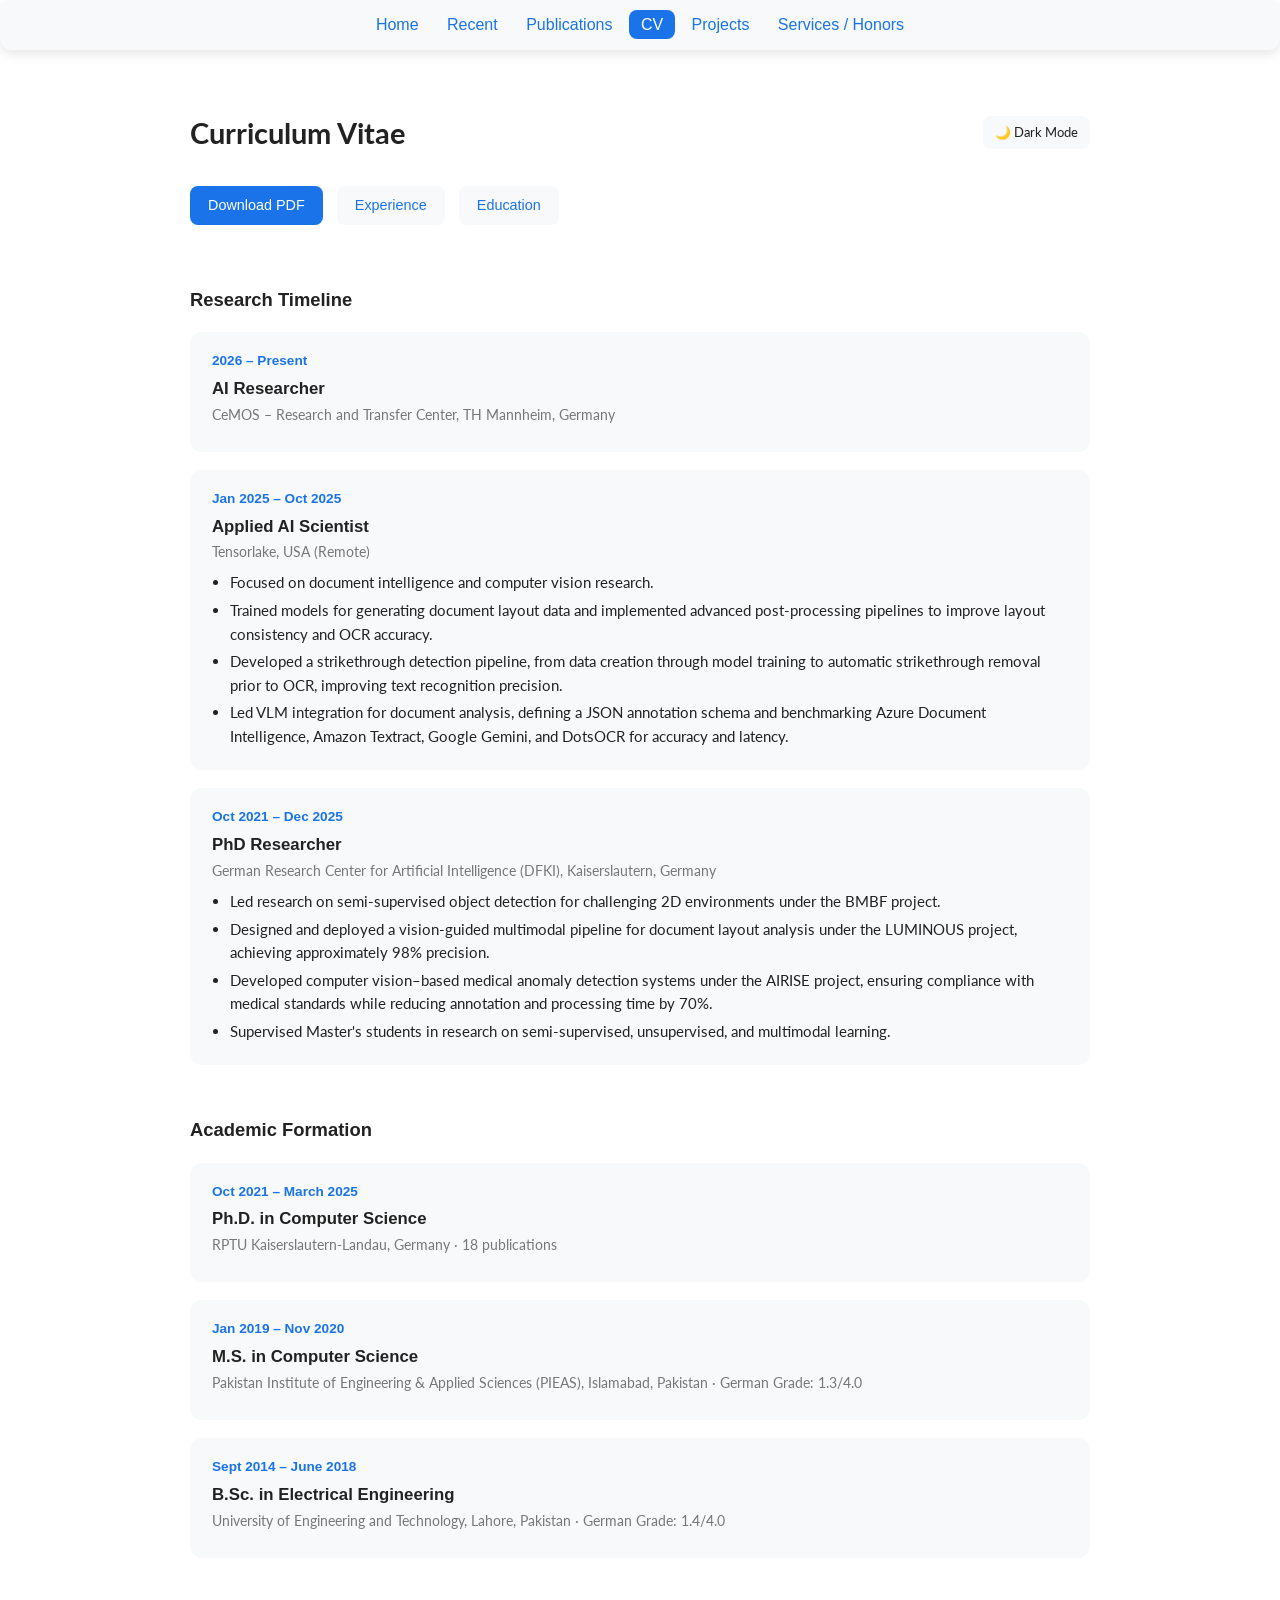
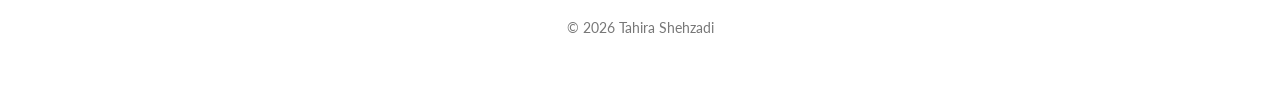
==== commit b7e9f36f: "Add files via upload" ====
--- a/cv.html
+++ b/cv.html
@@ -34,7 +34,7 @@
       <div class="cv-subheading">Research Timeline</div>
 
       <div class="cv-block">
-        <img class="cv-block-logo" src="https://www.google.com/s2/favicons?sz=64&domain=hs-mannheim.de" alt="CeMOS logo">
+        <img class="cv-block-logo" src="figures/logo-cemos.png" alt="CeMOS logo" onerror="this.style.display='none'">
         <div class="cv-block-content">
           <div class="cv-block-date">2026 &ndash; Present</div>
           <div class="cv-block-title">AI Researcher</div>
@@ -43,7 +43,7 @@
       </div>
 
       <div class="cv-block">
-        <img class="cv-block-logo" src="https://www.google.com/s2/favicons?sz=64&domain=tensorlake.ai" alt="Tensorlake logo">
+        <img class="cv-block-logo" src="figures/logo-tensorlake.png" alt="Tensorlake logo" onerror="this.style.display='none'">
         <div class="cv-block-content">
           <div class="cv-block-date">Jan 2025 &ndash; Oct 2025</div>
           <div class="cv-block-title">Applied AI Scientist</div>
@@ -58,7 +58,7 @@
       </div>
 
       <div class="cv-block">
-        <img class="cv-block-logo" src="https://www.google.com/s2/favicons?sz=64&domain=dfki.de" alt="DFKI logo">
+        <img class="cv-block-logo" src="figures/logo-dfki.png" alt="DFKI logo" onerror="this.style.display='none'">
         <div class="cv-block-content">
           <div class="cv-block-date">Oct 2021 &ndash; Dec 2025</div>
           <div class="cv-block-title">PhD Researcher</div>
@@ -77,7 +77,7 @@
       <div class="cv-subheading">Academic Formation</div>
 
       <div class="cv-block">
-        <img class="cv-block-logo" src="https://www.google.com/s2/favicons?sz=64&domain=rptu.de" alt="RPTU logo">
+        <img class="cv-block-logo" src="figures/logo-rptu.png" alt="RPTU logo" onerror="this.style.display='none'">
         <div class="cv-block-content">
           <div class="cv-block-date">Oct 2021 &ndash; March 2025</div>
           <div class="cv-block-title">Ph.D. in Computer Science</div>
@@ -86,7 +86,7 @@
       </div>
 
       <div class="cv-block">
-        <img class="cv-block-logo" src="https://www.google.com/s2/favicons?sz=64&domain=pieas.edu.pk" alt="PIEAS logo">
+        <img class="cv-block-logo" src="figures/logo-pieas.png" alt="PIEAS logo" onerror="this.style.display='none'">
         <div class="cv-block-content">
           <div class="cv-block-date">Jan 2019 &ndash; Nov 2020</div>
           <div class="cv-block-title">M.S. in Computer Science</div>
@@ -95,7 +95,7 @@
       </div>
 
       <div class="cv-block">
-        <img class="cv-block-logo" src="https://www.google.com/s2/favicons?sz=64&domain=uet.edu.pk" alt="UET Lahore logo">
+        <img class="cv-block-logo" src="figures/logo-uet.png" alt="UET Lahore logo" onerror="this.style.display='none'">
         <div class="cv-block-content">
           <div class="cv-block-date">Sept 2014 &ndash; June 2018</div>
           <div class="cv-block-title">B.Sc. in Electrical Engineering</div>
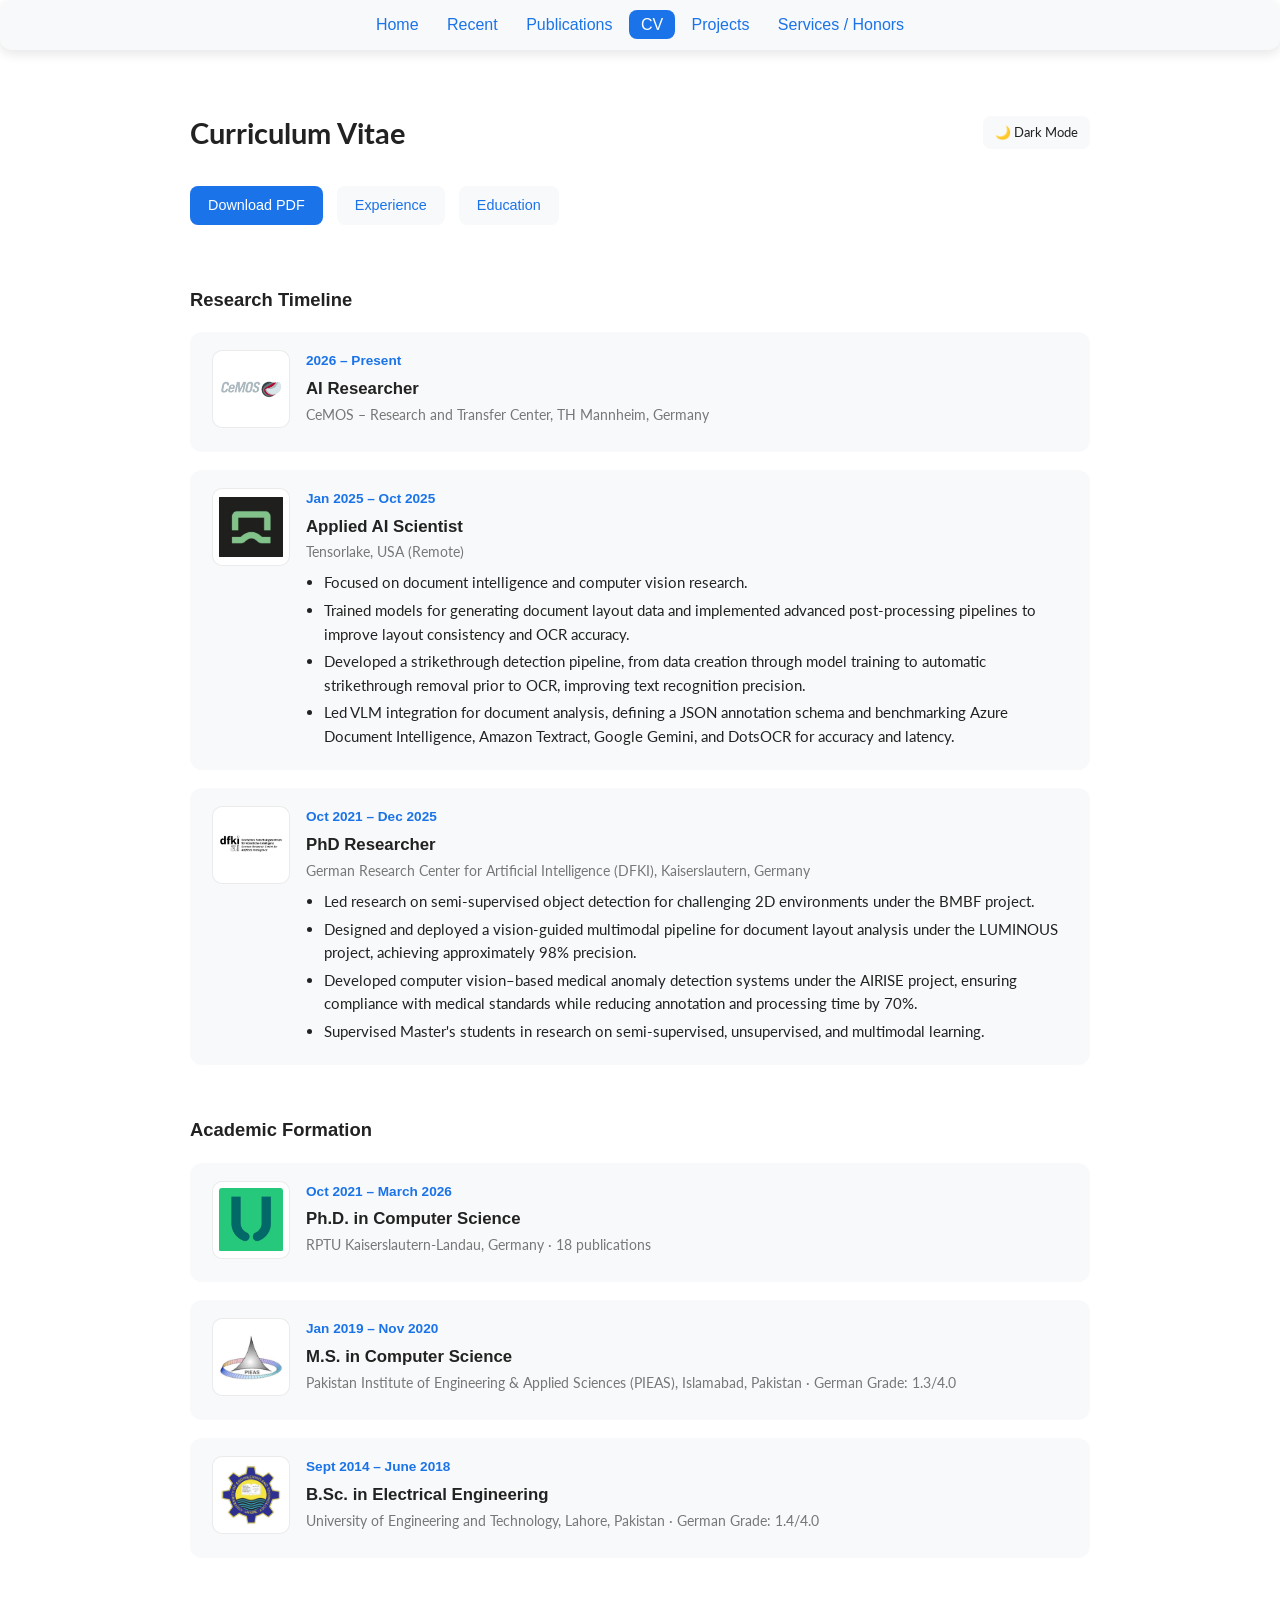
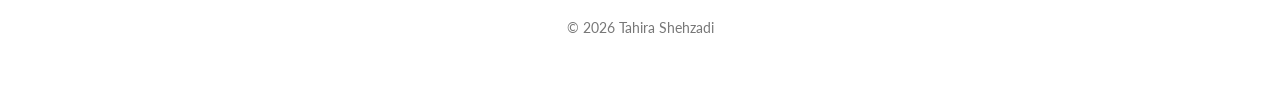
==== commit 38003875: "Update cv.html" ====
--- a/cv.html
+++ b/cv.html
@@ -79,7 +79,7 @@
       <div class="cv-block">
         <img class="cv-block-logo" src="figures/logo-rptu.png" alt="RPTU logo" onerror="this.style.display='none'">
         <div class="cv-block-content">
-          <div class="cv-block-date">Oct 2021 &ndash; March 2025</div>
+          <div class="cv-block-date">Oct 2021 &ndash; March 2026</div>
           <div class="cv-block-title">Ph.D. in Computer Science</div>
           <div class="cv-block-org">RPTU Kaiserslautern-Landau, Germany &middot; 18 publications</div>
         </div>
--- a/style.css
+++ b/style.css
@@ -526,10 +526,10 @@
 }
 
 .cv-block-logo {
-  flex: 0 0 40px;
-  width: 40px;
-  height: 40px;
-  border-radius: 50%;
+  flex: 0 0 64px;
+  width: 64px;
+  height: 64px;
+  border-radius: 10px;
   background: white;
   padding: 6px;
   object-fit: contain;
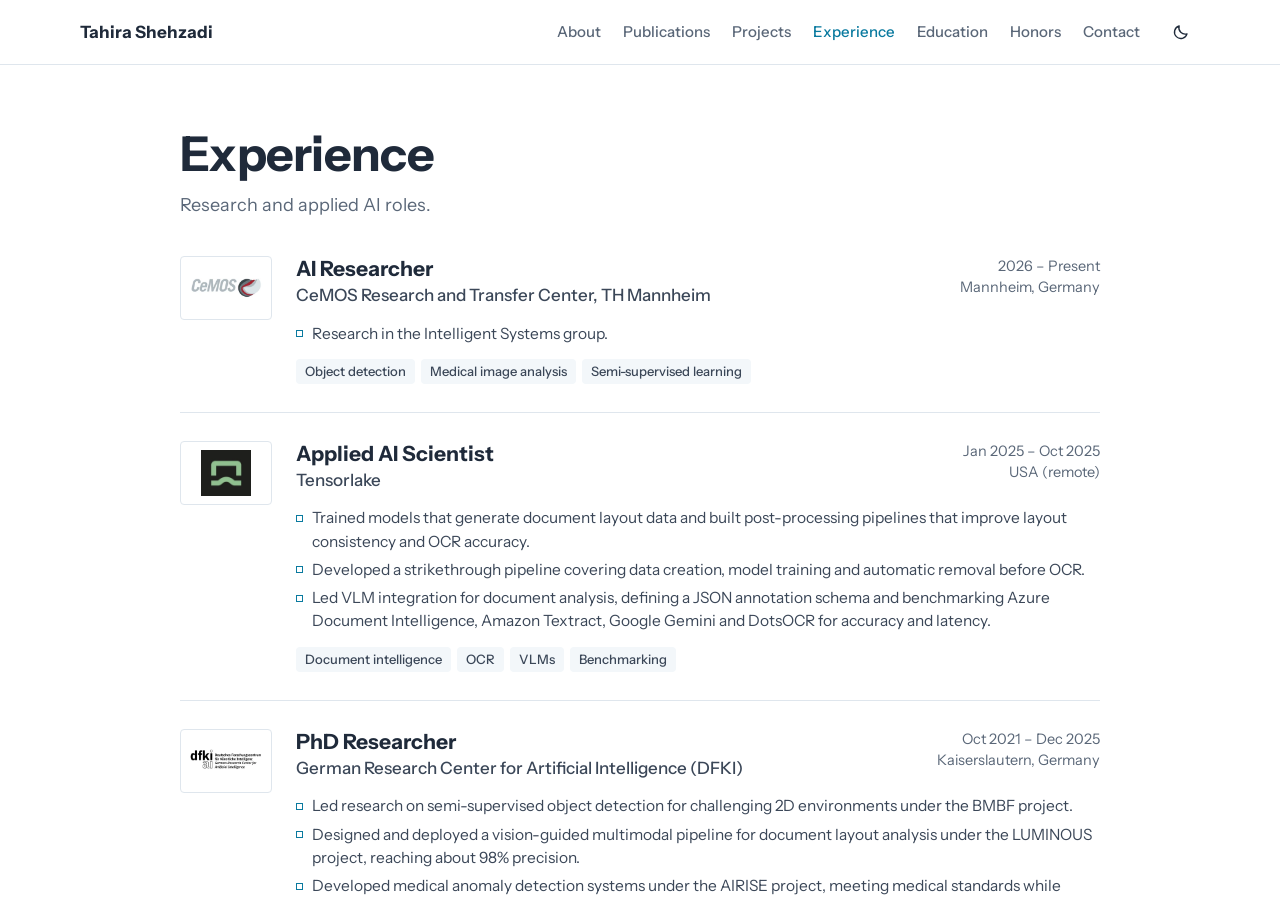
==== commit a191f01f: "Redesign site as a single-page portfolio Add research domains, searchable publications, experience, " ====
--- a/cv.html
+++ b/cv.html
@@ -1,114 +1 @@
-<!DOCTYPE html>
-<html lang="en">
-<head>
-  <meta charset="UTF-8" />
-  <meta name="viewport" content="width=device-width, initial-scale=1.0" />
-  <title>CV | Tahira Shehzadi</title>
-  <link rel="stylesheet" href="https://fonts.googleapis.com/css2?family=Lato:wght@400;500&display=swap">
-  <link rel="stylesheet" href="style.css">
-</head>
-
-<body>
-    <div class="top-nav">
-    <nav>
-      <a href="index.html">Home</a>
-      <a href="index.html#recent">Recent</a>
-      <a href="publications.html">Publications</a>
-      <a href="cv.html" class="active">CV</a>
-      <a href="projects.html">Projects</a>
-      <a href="services.html">Services / Honors</a>
-    </nav>
-  </div>
-
-  <div class="container">
-    <div class="page-header">
-      <h1>Curriculum Vitae</h1>
-      <div class="dark-toggle" onclick="toggleDark()">🌙 Dark Mode</div>
-    </div>
-
-    <a class="cv-download" href="figures/CV.pdf" target="_blank">Download PDF</a>
-    <a class="cv-jump" href="#cv-experience">Experience</a>
-    <a class="cv-jump" href="#cv-education">Education</a>
-
-    <section id="cv-experience">
-      <div class="cv-subheading">Research Timeline</div>
-
-      <div class="cv-block">
-        <img class="cv-block-logo" src="figures/logo-cemos.png" alt="CeMOS logo" onerror="this.style.display='none'">
-        <div class="cv-block-content">
-          <div class="cv-block-date">2026 &ndash; Present</div>
-          <div class="cv-block-title">AI Researcher</div>
-          <div class="cv-block-org">CeMOS &ndash; Research and Transfer Center, TH Mannheim, Germany</div>
-        </div>
-      </div>
-
-      <div class="cv-block">
-        <img class="cv-block-logo" src="figures/logo-tensorlake.png" alt="Tensorlake logo" onerror="this.style.display='none'">
-        <div class="cv-block-content">
-          <div class="cv-block-date">Jan 2025 &ndash; Oct 2025</div>
-          <div class="cv-block-title">Applied AI Scientist</div>
-          <div class="cv-block-org">Tensorlake, USA (Remote)</div>
-          <ul class="cv-block-desc">
-            <li>Focused on document intelligence and computer vision research.</li>
-            <li>Trained models for generating document layout data and implemented advanced post-processing pipelines to improve layout consistency and OCR accuracy.</li>
-            <li>Developed a strikethrough detection pipeline, from data creation through model training to automatic strikethrough removal prior to OCR, improving text recognition precision.</li>
-            <li>Led VLM integration for document analysis, defining a JSON annotation schema and benchmarking Azure Document Intelligence, Amazon Textract, Google Gemini, and DotsOCR for accuracy and latency.</li>
-          </ul>
-        </div>
-      </div>
-
-      <div class="cv-block">
-        <img class="cv-block-logo" src="figures/logo-dfki.png" alt="DFKI logo" onerror="this.style.display='none'">
-        <div class="cv-block-content">
-          <div class="cv-block-date">Oct 2021 &ndash; Dec 2025</div>
-          <div class="cv-block-title">PhD Researcher</div>
-          <div class="cv-block-org">German Research Center for Artificial Intelligence (DFKI), Kaiserslautern, Germany</div>
-          <ul class="cv-block-desc">
-            <li>Led research on semi-supervised object detection for challenging 2D environments under the BMBF project.</li>
-            <li>Designed and deployed a vision-guided multimodal pipeline for document layout analysis under the LUMINOUS project, achieving approximately 98% precision.</li>
-            <li>Developed computer vision&ndash;based medical anomaly detection systems under the AIRISE project, ensuring compliance with medical standards while reducing annotation and processing time by 70%.</li>
-            <li>Supervised Master's students in research on semi-supervised, unsupervised, and multimodal learning.</li>
-          </ul>
-        </div>
-      </div>
-    </section>
-
-    <section id="cv-education">
-      <div class="cv-subheading">Academic Formation</div>
-
-      <div class="cv-block">
-        <img class="cv-block-logo" src="figures/logo-rptu.png" alt="RPTU logo" onerror="this.style.display='none'">
-        <div class="cv-block-content">
-          <div class="cv-block-date">Oct 2021 &ndash; March 2026</div>
-          <div class="cv-block-title">Ph.D. in Computer Science</div>
-          <div class="cv-block-org">RPTU Kaiserslautern-Landau, Germany &middot; 18 publications</div>
-        </div>
-      </div>
-
-      <div class="cv-block">
-        <img class="cv-block-logo" src="figures/logo-pieas.png" alt="PIEAS logo" onerror="this.style.display='none'">
-        <div class="cv-block-content">
-          <div class="cv-block-date">Jan 2019 &ndash; Nov 2020</div>
-          <div class="cv-block-title">M.S. in Computer Science</div>
-          <div class="cv-block-org">Pakistan Institute of Engineering &amp; Applied Sciences (PIEAS), Islamabad, Pakistan &middot; German Grade: 1.3/4.0</div>
-        </div>
-      </div>
-
-      <div class="cv-block">
-        <img class="cv-block-logo" src="figures/logo-uet.png" alt="UET Lahore logo" onerror="this.style.display='none'">
-        <div class="cv-block-content">
-          <div class="cv-block-date">Sept 2014 &ndash; June 2018</div>
-          <div class="cv-block-title">B.Sc. in Electrical Engineering</div>
-          <div class="cv-block-org">University of Engineering and Technology, Lahore, Pakistan &middot; German Grade: 1.4/4.0</div>
-        </div>
-      </div>
-    </section>
-
-    <footer>
-      © 2026 Tahira Shehzadi
-    </footer>
-  </div>
-
-  <script src="darkmode.js"></script>
-</body>
-</html>
+<!DOCTYPE html><html lang="en"><head><meta charset="utf-8"><title>Tahira Shehzadi</title><link rel="canonical" href="index.html#experience"><meta http-equiv="refresh" content="0; url=index.html#experience"></head><body><a href="index.html#experience">Continue to experience</a></body></html>
